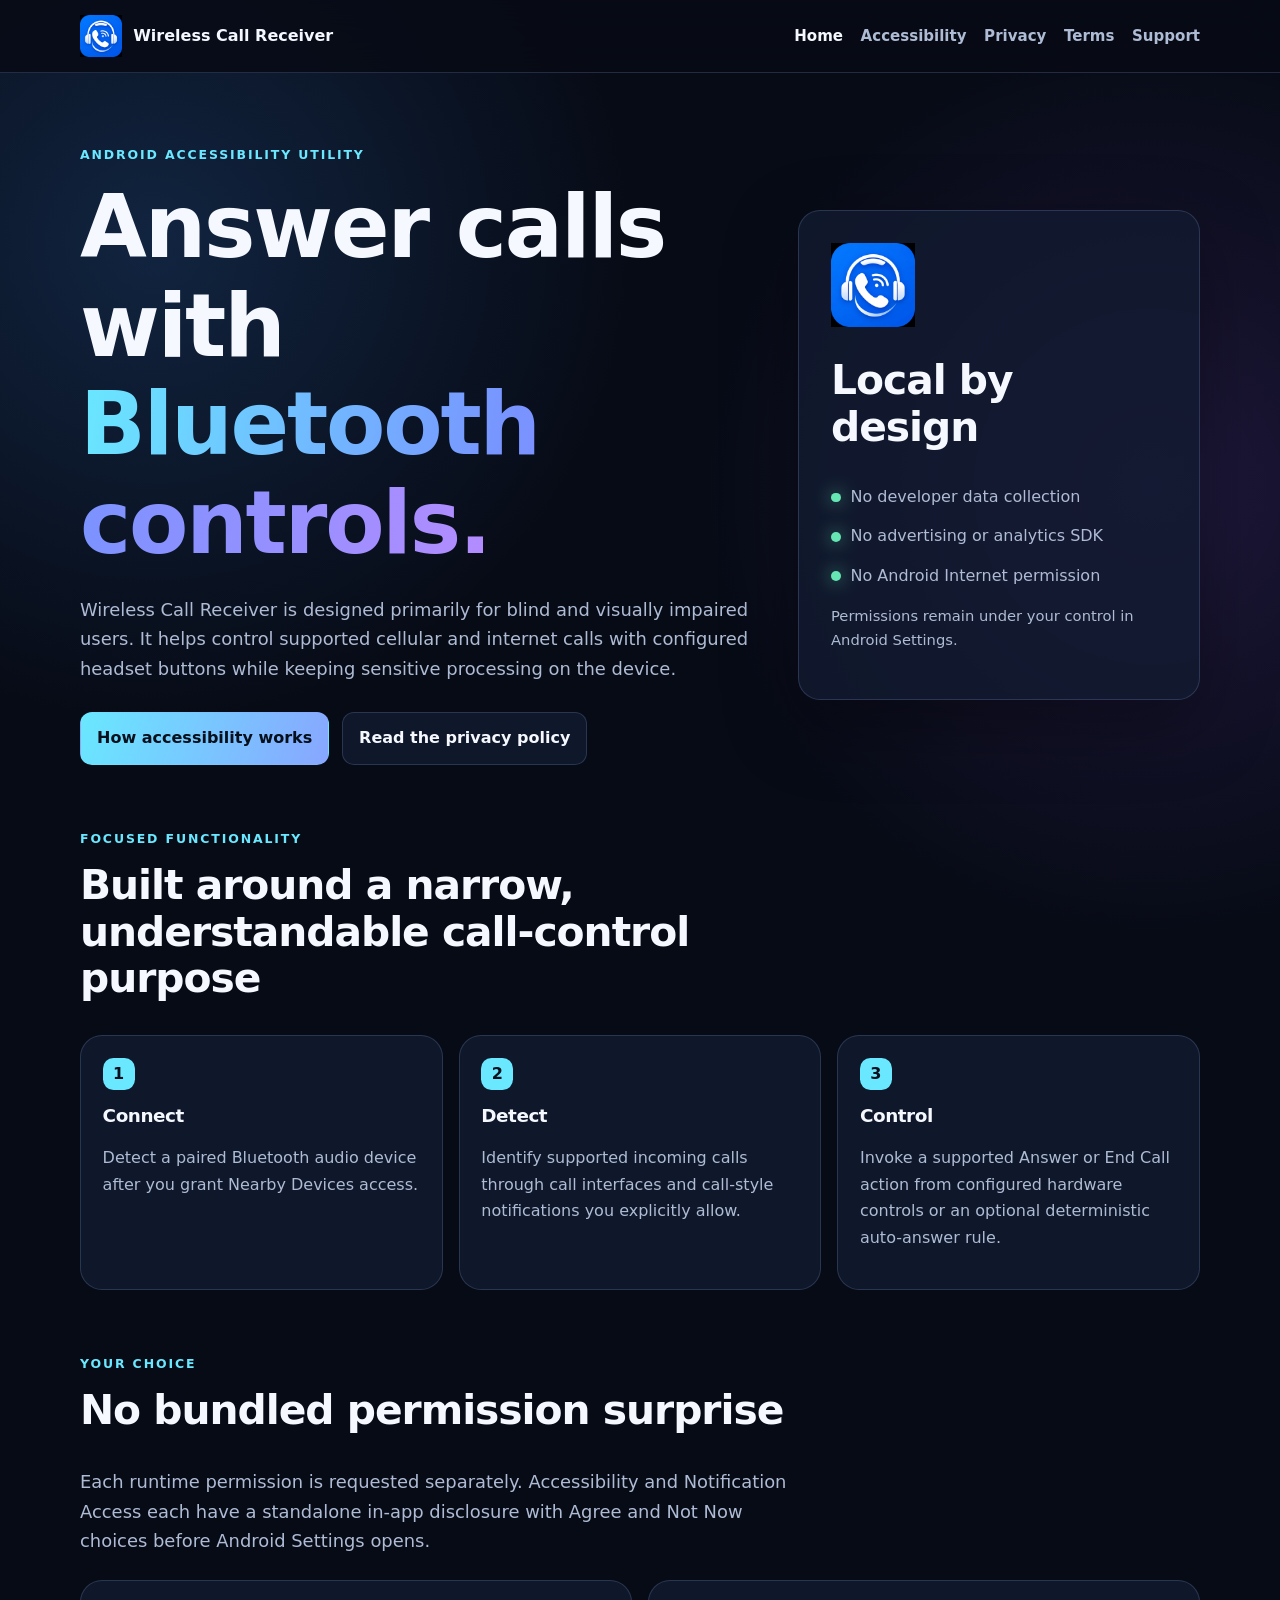
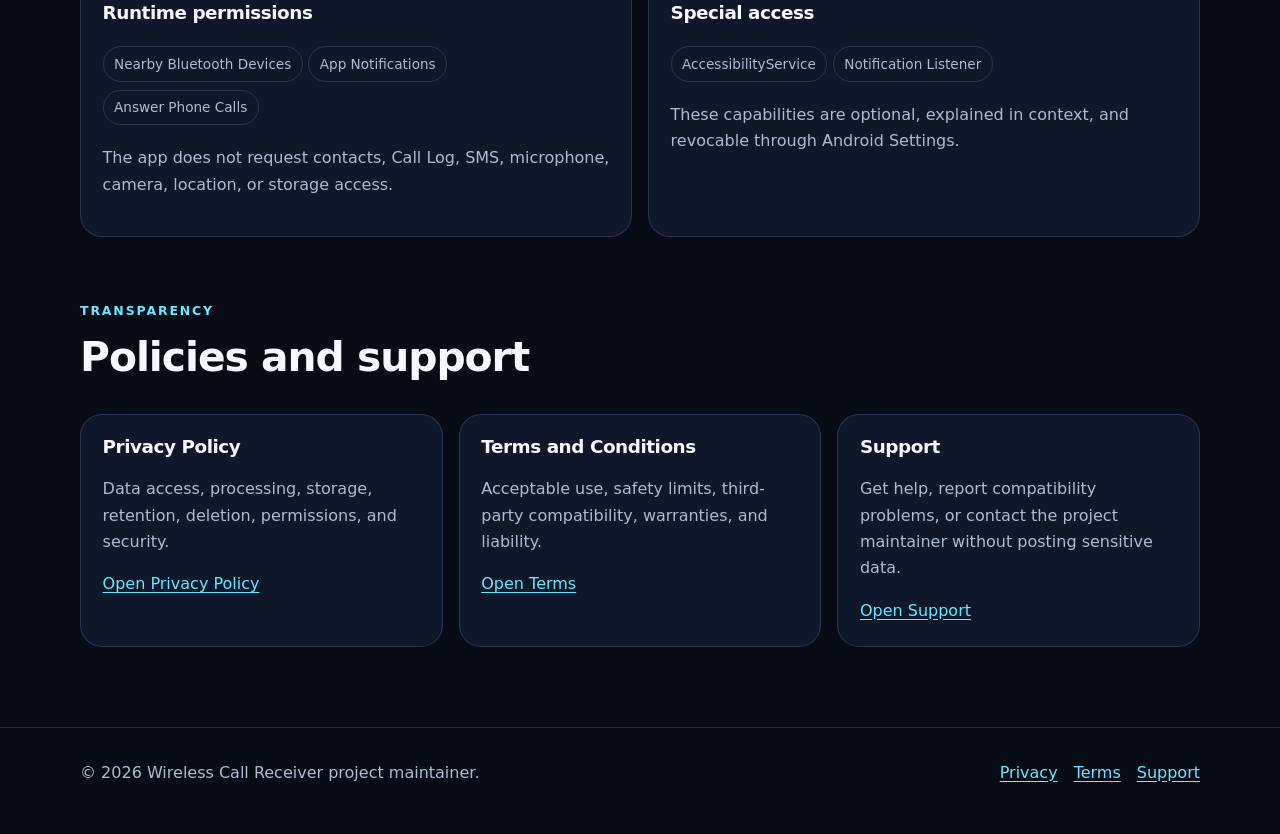
==== landing_page/index.html @ 77e04b76 "Rename app to Wireless Call Receiver and add Play pages" ====
<!doctype html>
<html lang="en">
<head>
  <meta charset="utf-8">
  <meta name="viewport" content="width=device-width, initial-scale=1">
  <meta name="description" content="Wireless Call Receiver is an on-device Android accessibility tool for Bluetooth call controls.">
  <meta name="theme-color" content="#070b16">
  <link rel="canonical" href="https://smfarukhasan.github.io/wireless_call_receiver/">
  <link rel="icon" href="assets/wcr-logo.png" type="image/png">
  <link rel="stylesheet" href="styles.css">
  <title>Wireless Call Receiver — Accessible Bluetooth Call Controls</title>
</head>
<body>
  <a class="skip-link" href="#content">Skip to content</a>
  <header class="site-header">
    <div class="shell nav-wrap">
      <a class="brand" href="index.html" aria-current="page"><img src="assets/wcr-logo.png" alt="">Wireless Call Receiver</a>
      <nav class="nav" aria-label="Primary navigation">
        <a href="index.html" aria-current="page">Home</a>
        <a href="accessibility.html">Accessibility</a>
        <a href="privacy.html">Privacy</a>
        <a href="terms.html">Terms</a>
        <a href="support.html">Support</a>
      </nav>
    </div>
  </header>

  <main id="content">
    <div class="shell">
      <section class="hero" aria-labelledby="hero-title">
        <div>
          <p class="eyebrow">Android accessibility utility</p>
          <h1 id="hero-title">Answer calls with <span class="gradient-text">Bluetooth controls.</span></h1>
          <p class="lede">Wireless Call Receiver is designed primarily for blind and visually impaired users. It helps control supported cellular and internet calls with configured headset buttons while keeping sensitive processing on the device.</p>
          <div class="actions">
            <a class="button primary" href="accessibility.html">How accessibility works</a>
            <a class="button" href="privacy.html">Read the privacy policy</a>
          </div>
        </div>
        <aside class="hero-card" aria-label="Privacy and operation summary">
          <img class="hero-mark" src="assets/wcr-logo.png" alt="Wireless Call Receiver app mark">
          <h2>Local by design</h2>
          <div class="signal"><span class="dot" aria-hidden="true"></span>No developer data collection</div>
          <div class="signal"><span class="dot" aria-hidden="true"></span>No advertising or analytics SDK</div>
          <div class="signal"><span class="dot" aria-hidden="true"></span>No Android Internet permission</div>
          <p class="meta">Permissions remain under your control in Android Settings.</p>
        </aside>
      </section>

      <section class="section" aria-labelledby="features-title">
        <div class="section-heading">
          <p class="eyebrow">Focused functionality</p>
          <h2 id="features-title">Built around a narrow, understandable call-control purpose</h2>
        </div>
        <div class="grid">
          <article class="card"><span class="number" aria-hidden="true">1</span><h3>Connect</h3><p>Detect a paired Bluetooth audio device after you grant Nearby Devices access.</p></article>
          <article class="card"><span class="number" aria-hidden="true">2</span><h3>Detect</h3><p>Identify supported incoming calls through call interfaces and call-style notifications you explicitly allow.</p></article>
          <article class="card"><span class="number" aria-hidden="true">3</span><h3>Control</h3><p>Invoke a supported Answer or End Call action from configured hardware controls or an optional deterministic auto-answer rule.</p></article>
        </div>
      </section>

      <section class="section" aria-labelledby="permissions-title">
        <div class="section-heading">
          <p class="eyebrow">Your choice</p>
          <h2 id="permissions-title">No bundled permission surprise</h2>
          <p class="lede">Each runtime permission is requested separately. Accessibility and Notification Access each have a standalone in-app disclosure with Agree and Not Now choices before Android Settings opens.</p>
        </div>
        <div class="grid two">
          <article class="card"><h3>Runtime permissions</h3><span class="pill">Nearby Bluetooth Devices</span><span class="pill">App Notifications</span><span class="pill">Answer Phone Calls</span><p>The app does not request contacts, Call Log, SMS, microphone, camera, location, or storage access.</p></article>
          <article class="card"><h3>Special access</h3><span class="pill">AccessibilityService</span><span class="pill">Notification Listener</span><p>These capabilities are optional, explained in context, and revocable through Android Settings.</p></article>
        </div>
      </section>

      <section class="section" aria-labelledby="documents-title">
        <div class="section-heading"><p class="eyebrow">Transparency</p><h2 id="documents-title">Policies and support</h2></div>
        <div class="grid">
          <article class="card"><h3>Privacy Policy</h3><p>Data access, processing, storage, retention, deletion, permissions, and security.</p><a href="privacy.html">Open Privacy Policy</a></article>
          <article class="card"><h3>Terms and Conditions</h3><p>Acceptable use, safety limits, third-party compatibility, warranties, and liability.</p><a href="terms.html">Open Terms</a></article>
          <article class="card"><h3>Support</h3><p>Get help, report compatibility problems, or contact the project maintainer without posting sensitive data.</p><a href="support.html">Open Support</a></article>
        </div>
      </section>
    </div>
  </main>

  <footer class="site-footer"><div class="shell footer-wrap"><span>© 2026 Wireless Call Receiver project maintainer.</span><nav class="footer-links" aria-label="Footer"><a href="privacy.html">Privacy</a><a href="terms.html">Terms</a><a href="support.html">Support</a></nav></div></footer>
</body>
</html>
---- landing_page/styles.css ----
:root {
  color-scheme: dark;
  --bg: #070b16;
  --surface: rgba(18, 27, 49, 0.78);
  --surface-strong: #121b31;
  --line: rgba(159, 196, 255, 0.18);
  --text: #f5f8ff;
  --muted: #aebbd4;
  --blue: #69e8ff;
  --indigo: #7893ff;
  --violet: #b48cff;
  --green: #65e6b2;
  --shadow: 0 24px 72px rgba(0, 0, 0, 0.35);
  --radius: 22px;
  font-family: Inter, ui-sans-serif, system-ui, -apple-system, BlinkMacSystemFont, "Segoe UI", sans-serif;
}

* { box-sizing: border-box; }
html { scroll-behavior: smooth; }
body {
  margin: 0;
  min-height: 100vh;
  color: var(--text);
  background:
    radial-gradient(circle at 12% 10%, rgba(63, 150, 255, .18), transparent 30rem),
    radial-gradient(circle at 90% 20%, rgba(155, 89, 255, .16), transparent 28rem),
    var(--bg);
  line-height: 1.65;
}

a { color: var(--blue); text-underline-offset: .2em; }
a:hover { color: #b9f7ff; }
img { max-width: 100%; }

.skip-link {
  position: absolute;
  left: 1rem;
  top: -5rem;
  z-index: 20;
  padding: .75rem 1rem;
  border-radius: .75rem;
  background: var(--text);
  color: var(--bg);
}
.skip-link:focus { top: 1rem; }

.shell { width: min(1120px, calc(100% - 2rem)); margin: 0 auto; }
.site-header {
  position: sticky;
  top: 0;
  z-index: 10;
  border-bottom: 1px solid var(--line);
  background: rgba(7, 11, 22, .86);
  backdrop-filter: blur(18px);
}
.nav-wrap { min-height: 72px; display: flex; align-items: center; justify-content: space-between; gap: 1rem; }
.brand { display: inline-flex; align-items: center; gap: .7rem; color: var(--text); font-weight: 800; text-decoration: none; }
.brand img { width: 42px; height: 42px; }
.nav { display: flex; align-items: center; gap: 1.1rem; flex-wrap: wrap; }
.nav a { color: var(--muted); font-size: .94rem; font-weight: 650; text-decoration: none; }
.nav a[aria-current="page"], .nav a:hover { color: var(--text); }

main { padding: 4.5rem 0 5rem; }
.hero { display: grid; grid-template-columns: 1.25fr .75fr; align-items: center; gap: 3rem; min-height: 66vh; }
.eyebrow { margin: 0 0 .8rem; color: var(--blue); font-size: .78rem; font-weight: 800; letter-spacing: .15em; text-transform: uppercase; }
h1, h2, h3 { line-height: 1.14; letter-spacing: -.025em; }
h1 { margin: 0; max-width: 14ch; font-size: clamp(2.65rem, 7vw, 5.4rem); }
h2 { margin-top: 0; font-size: clamp(1.7rem, 4vw, 2.55rem); }
h3 { margin-top: 0; font-size: 1.15rem; }
.gradient-text { color: transparent; background: linear-gradient(100deg, var(--blue), var(--indigo), var(--violet)); background-clip: text; }
.lede { max-width: 66ch; margin: 1.4rem 0 0; color: var(--muted); font-size: 1.12rem; }
.actions { display: flex; gap: .8rem; flex-wrap: wrap; margin-top: 1.8rem; }
.button { display: inline-flex; align-items: center; justify-content: center; min-height: 48px; padding: .75rem 1rem; border: 1px solid var(--line); border-radius: 12px; color: var(--text); background: var(--surface); font-weight: 750; text-decoration: none; }
.button.primary { border-color: transparent; color: #05101c; background: linear-gradient(110deg, var(--blue), #88a6ff); }
.button:hover { transform: translateY(-1px); color: var(--text); }
.button.primary:hover { color: #05101c; }

.hero-card, .card, .policy {
  border: 1px solid var(--line);
  border-radius: var(--radius);
  background: var(--surface);
  box-shadow: var(--shadow);
}
.hero-card { padding: 2rem; }
.hero-mark { width: 84px; height: 84px; margin-bottom: 1.4rem; }
.signal { display: flex; gap: .6rem; align-items: center; margin: .8rem 0; color: var(--muted); }
.dot { width: .62rem; height: .62rem; border-radius: 50%; background: var(--green); box-shadow: 0 0 18px rgba(101, 230, 178, .8); }

.section { padding: 4rem 0 0; }
.section-heading { max-width: 720px; margin-bottom: 1.5rem; }
.grid { display: grid; grid-template-columns: repeat(3, 1fr); gap: 1rem; }
.grid.two { grid-template-columns: repeat(2, 1fr); }
.card { padding: 1.35rem; box-shadow: none; }
.card p, .card li { color: var(--muted); }
.number { display: inline-grid; place-items: center; width: 2rem; height: 2rem; margin-bottom: 1rem; border-radius: .65rem; color: #07101e; background: var(--blue); font-weight: 850; }
.pill { display: inline-flex; margin: .25rem .35rem .25rem 0; padding: .35rem .65rem; border: 1px solid var(--line); border-radius: 999px; color: var(--muted); font-size: .85rem; }

.page-head { max-width: 800px; margin-bottom: 2rem; }
.page-head h1 { max-width: none; font-size: clamp(2.35rem, 6vw, 4rem); }
.meta { color: var(--muted); font-size: .92rem; }
.policy { max-width: 880px; padding: clamp(1.3rem, 5vw, 3rem); }
.policy h2 { margin-top: 2.3rem; font-size: 1.5rem; }
.policy h2:first-child { margin-top: 0; }
.policy p, .policy li { color: #c5cee0; }
.notice { padding: 1rem 1.1rem; border-left: 3px solid var(--blue); border-radius: 0 12px 12px 0; background: rgba(105, 232, 255, .08); }
.checklist li { margin-bottom: .55rem; }
code { border: 1px solid var(--line); border-radius: .4rem; background: #0a1020; padding: .1rem .35rem; color: #c9f8ff; }

.site-footer { border-top: 1px solid var(--line); padding: 2rem 0 3rem; color: var(--muted); }
.footer-wrap { display: flex; justify-content: space-between; gap: 1.5rem; flex-wrap: wrap; }
.footer-links { display: flex; gap: 1rem; flex-wrap: wrap; }

@media (max-width: 820px) {
  .hero { grid-template-columns: 1fr; padding-top: 1rem; }
  .grid, .grid.two { grid-template-columns: 1fr; }
  .nav { gap: .65rem; }
  .nav a:nth-last-child(n+4) { display: none; }
}

@media (prefers-reduced-motion: reduce) {
  html { scroll-behavior: auto; }
  *, *::before, *::after { transition: none !important; }
}
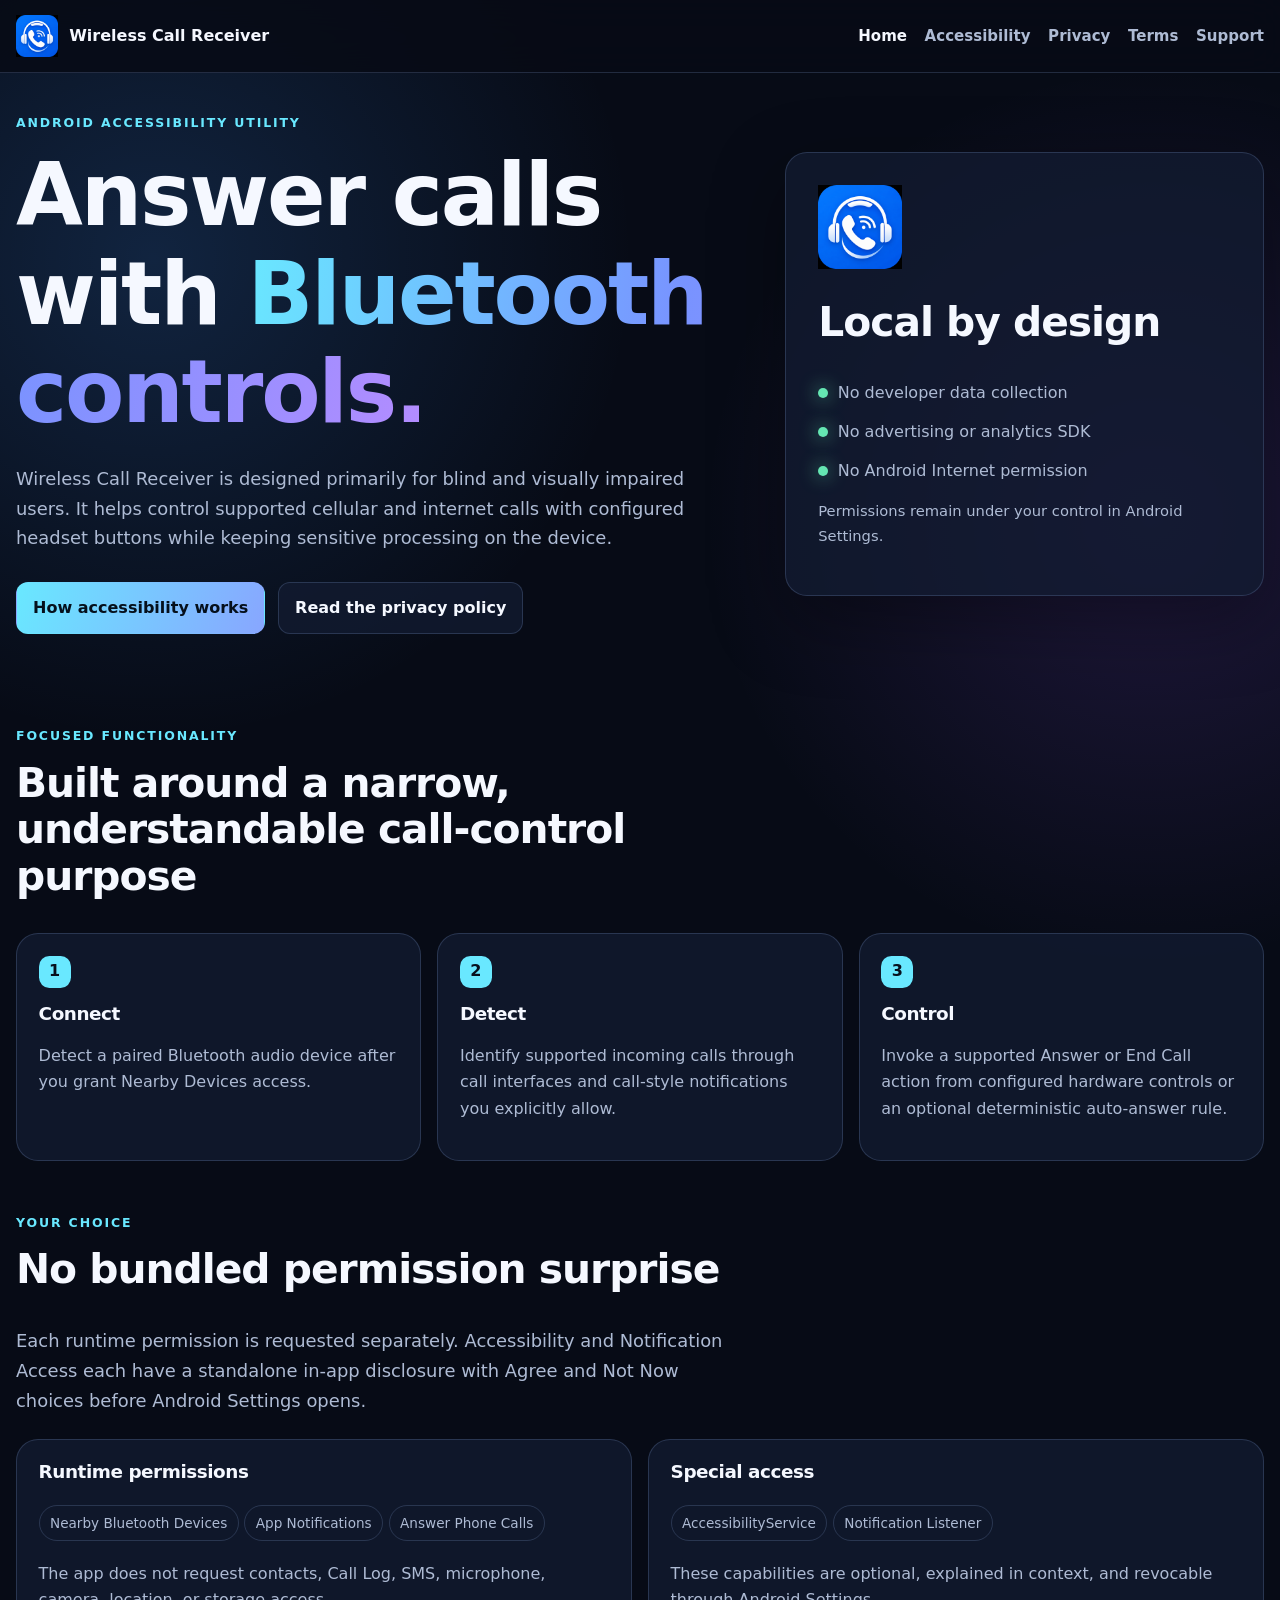
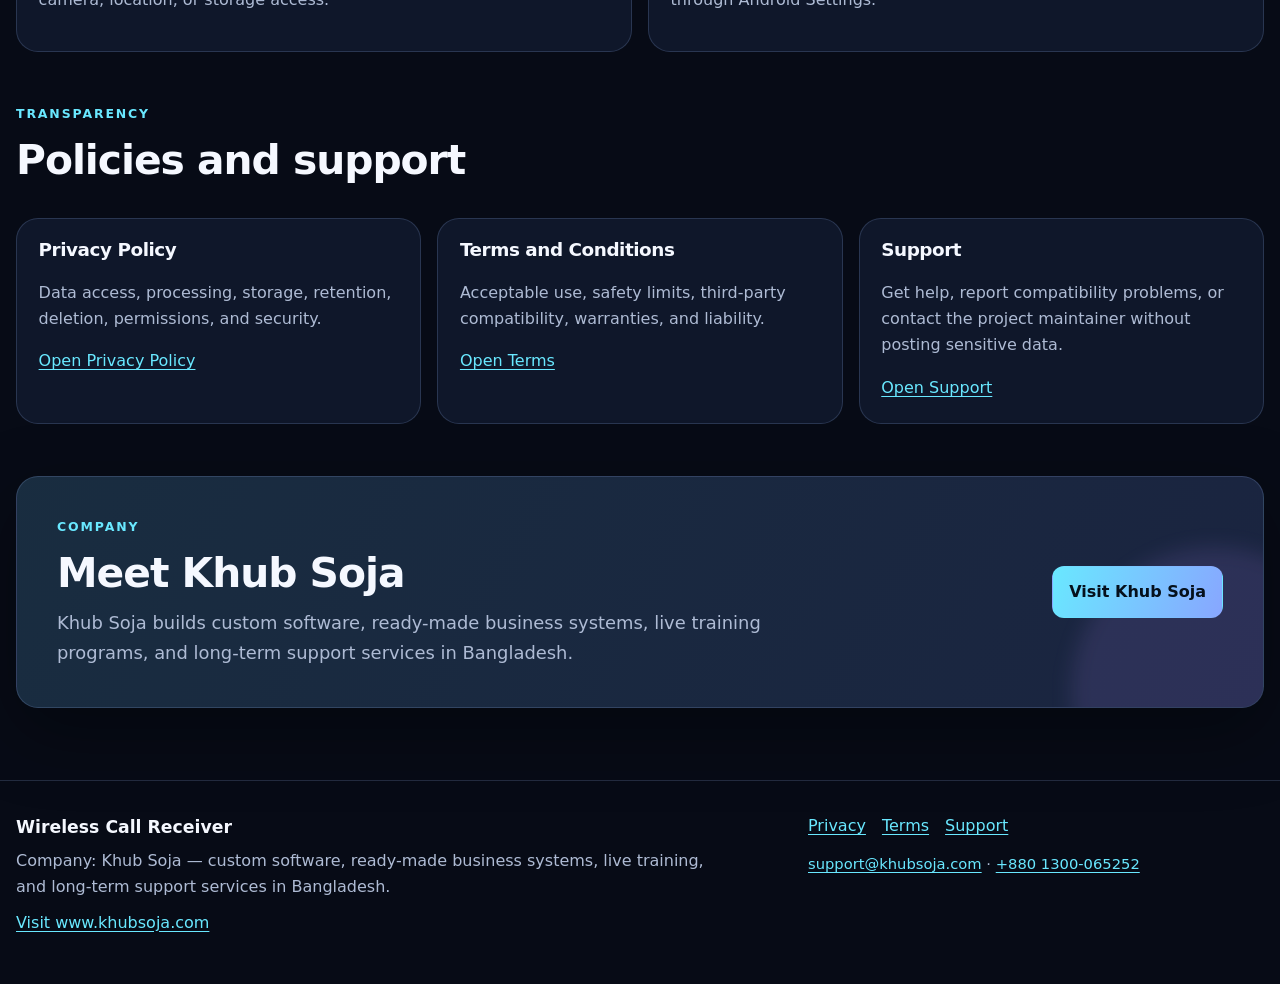
==== commit aaee141f: "Improve landing page layout and company support" ====
--- a/landing_page/index.html
+++ b/landing_page/index.html
@@ -79,9 +79,32 @@
           <article class="card"><h3>Support</h3><p>Get help, report compatibility problems, or contact the project maintainer without posting sensitive data.</p><a href="support.html">Open Support</a></article>
         </div>
       </section>
+
+      <section class="section" aria-labelledby="company-title">
+        <div class="company-panel">
+          <div>
+            <p class="eyebrow">Company</p>
+            <h2 id="company-title">Meet Khub Soja</h2>
+            <p class="lede">Khub Soja builds custom software, ready-made business systems, live training programs, and long-term support services in Bangladesh.</p>
+          </div>
+          <a class="button primary" href="https://www.khubsoja.com/" target="_blank" rel="noopener noreferrer" aria-label="Visit the Khub Soja company website">Visit Khub Soja</a>
+        </div>
+      </section>
     </div>
   </main>
 
-  <footer class="site-footer"><div class="shell footer-wrap"><span>© 2026 Wireless Call Receiver project maintainer.</span><nav class="footer-links" aria-label="Footer"><a href="privacy.html">Privacy</a><a href="terms.html">Terms</a><a href="support.html">Support</a></nav></div></footer>
+  <footer class="site-footer">
+  <div class="shell footer-wrap">
+    <div class="footer-company">
+      <strong>Wireless Call Receiver</strong>
+      <p>Company: Khub Soja — custom software, ready-made business systems, live training, and long-term support services in Bangladesh.</p>
+      <a href="https://www.khubsoja.com/" target="_blank" rel="noopener noreferrer">Visit www.khubsoja.com</a>
+    </div>
+    <div>
+      <nav class="footer-links" aria-label="Footer"><a href="privacy.html">Privacy</a><a href="terms.html">Terms</a><a href="support.html">Support</a></nav>
+      <p class="footer-contact"><a href="mailto:support@khubsoja.com">support@khubsoja.com</a> · <a href="tel:+8801300065252">+880 1300-065252</a></p>
+    </div>
+  </div>
+</footer>
 </body>
 </html>
--- a/landing_page/styles.css
+++ b/landing_page/styles.css
@@ -44,7 +44,7 @@
 }
 .skip-link:focus { top: 1rem; }
 
-.shell { width: min(1120px, calc(100% - 2rem)); margin: 0 auto; }
+.shell { width: min(1360px, calc(100% - 2rem)); margin: 0 auto; }
 .site-header {
   position: sticky;
   top: 0;
@@ -60,8 +60,8 @@
 .nav a { color: var(--muted); font-size: .94rem; font-weight: 650; text-decoration: none; }
 .nav a[aria-current="page"], .nav a:hover { color: var(--text); }
 
-main { padding: 4.5rem 0 5rem; }
-.hero { display: grid; grid-template-columns: 1.25fr .75fr; align-items: center; gap: 3rem; min-height: 66vh; }
+main { padding: 2rem 0 4.5rem; }
+.hero { display: grid; grid-template-columns: 1.2fr .8fr; align-items: center; gap: clamp(1.5rem, 4vw, 3.5rem); padding: .5rem 0 2.5rem; }
 .eyebrow { margin: 0 0 .8rem; color: var(--blue); font-size: .78rem; font-weight: 800; letter-spacing: .15em; text-transform: uppercase; }
 h1, h2, h3 { line-height: 1.14; letter-spacing: -.025em; }
 h1 { margin: 0; max-width: 14ch; font-size: clamp(2.65rem, 7vw, 5.4rem); }
@@ -86,7 +86,7 @@
 .signal { display: flex; gap: .6rem; align-items: center; margin: .8rem 0; color: var(--muted); }
 .dot { width: .62rem; height: .62rem; border-radius: 50%; background: var(--green); box-shadow: 0 0 18px rgba(101, 230, 178, .8); }
 
-.section { padding: 4rem 0 0; }
+.section { padding: 3.25rem 0 0; }
 .section-heading { max-width: 720px; margin-bottom: 1.5rem; }
 .grid { display: grid; grid-template-columns: repeat(3, 1fr); gap: 1rem; }
 .grid.two { grid-template-columns: repeat(2, 1fr); }
@@ -94,6 +94,28 @@
 .card p, .card li { color: var(--muted); }
 .number { display: inline-grid; place-items: center; width: 2rem; height: 2rem; margin-bottom: 1rem; border-radius: .65rem; color: #07101e; background: var(--blue); font-weight: 850; }
 .pill { display: inline-flex; margin: .25rem .35rem .25rem 0; padding: .35rem .65rem; border: 1px solid var(--line); border-radius: 999px; color: var(--muted); font-size: .85rem; }
+
+.company-panel {
+  position: relative;
+  overflow: hidden;
+  display: grid;
+  grid-template-columns: minmax(0, 1fr) auto;
+  align-items: center;
+  gap: 2rem;
+  padding: clamp(1.5rem, 4vw, 2.5rem);
+  border: 1px solid var(--line);
+  border-radius: var(--radius);
+  background: linear-gradient(120deg, rgba(105, 232, 255, .1), rgba(120, 147, 255, .1)), var(--surface);
+  box-shadow: var(--shadow);
+}
+.company-panel::after { content: ""; position: absolute; right: -6rem; bottom: -8rem; width: 18rem; height: 18rem; border-radius: 50%; background: rgba(180, 140, 255, .12); filter: blur(10px); pointer-events: none; }
+.company-panel h2 { margin-bottom: .7rem; }
+.company-panel .lede { margin-top: 0; }
+.company-panel .button { position: relative; z-index: 1; white-space: nowrap; }
+.company-support { border-color: rgba(105, 232, 255, .3); background: linear-gradient(140deg, rgba(105, 232, 255, .08), rgba(120, 147, 255, .08)), var(--surface); }
+.contact-list { margin: 1rem 0; padding-left: 1.2rem; }
+.contact-list li { margin-bottom: .45rem; }
+.button-row { display: flex; flex-wrap: wrap; gap: .7rem; margin-top: 1.2rem; }
 
 .page-head { max-width: 800px; margin-bottom: 2rem; }
 .page-head h1 { max-width: none; font-size: clamp(2.35rem, 6vw, 4rem); }
@@ -107,14 +129,41 @@
 code { border: 1px solid var(--line); border-radius: .4rem; background: #0a1020; padding: .1rem .35rem; color: #c9f8ff; }
 
 .site-footer { border-top: 1px solid var(--line); padding: 2rem 0 3rem; color: var(--muted); }
-.footer-wrap { display: flex; justify-content: space-between; gap: 1.5rem; flex-wrap: wrap; }
+.footer-wrap { display: grid; grid-template-columns: minmax(0, 1.25fr) minmax(280px, .75fr); gap: 2rem; align-items: start; }
+.footer-company { max-width: 720px; }
+.footer-company strong { display: block; margin-bottom: .4rem; color: var(--text); font-size: 1.08rem; }
+.footer-company p { margin: 0 0 .55rem; }
 .footer-links { display: flex; gap: 1rem; flex-wrap: wrap; }
+.footer-contact { margin: .8rem 0 0; font-size: .92rem; }
 
 @media (max-width: 820px) {
-  .hero { grid-template-columns: 1fr; padding-top: 1rem; }
+  .shell { width: min(calc(100% - 1.25rem), 1360px); }
+  .nav-wrap { min-height: 0; flex-direction: column; align-items: stretch; gap: .55rem; padding: .7rem 0 .55rem; }
+  .brand { align-self: flex-start; }
+  .brand img { width: 36px; height: 36px; }
+  .nav { flex-wrap: nowrap; gap: 1rem; overflow-x: auto; padding: 0 0 .3rem; scrollbar-width: thin; }
+  .nav a { flex: 0 0 auto; }
+  main { padding: 1.25rem 0 3.5rem; }
+  .hero { grid-template-columns: 1fr; gap: 1.25rem; padding: .25rem 0 1.5rem; }
+  .hero-card { padding: 1.35rem; }
   .grid, .grid.two { grid-template-columns: 1fr; }
-  .nav { gap: .65rem; }
-  .nav a:nth-last-child(n+4) { display: none; }
+  .company-panel { grid-template-columns: 1fr; gap: 1.25rem; }
+  .company-panel .button { justify-self: start; }
+  .footer-wrap { grid-template-columns: 1fr; }
+  .section { padding-top: 2.75rem; }
+  .page-head { margin-bottom: 1.4rem; }
+  .policy { max-width: none; }
+}
+
+@media (max-width: 520px) {
+  body { line-height: 1.55; }
+  h1 { font-size: clamp(2.3rem, 13vw, 3.35rem); }
+  .lede { font-size: 1rem; }
+  .actions { gap: .65rem; margin-top: 1.4rem; }
+  .actions .button { width: 100%; }
+  .card { padding: 1.1rem; }
+  .company-panel .button { width: 100%; }
+  .button-row .button { width: 100%; }
 }
 
 @media (prefers-reduced-motion: reduce) {
